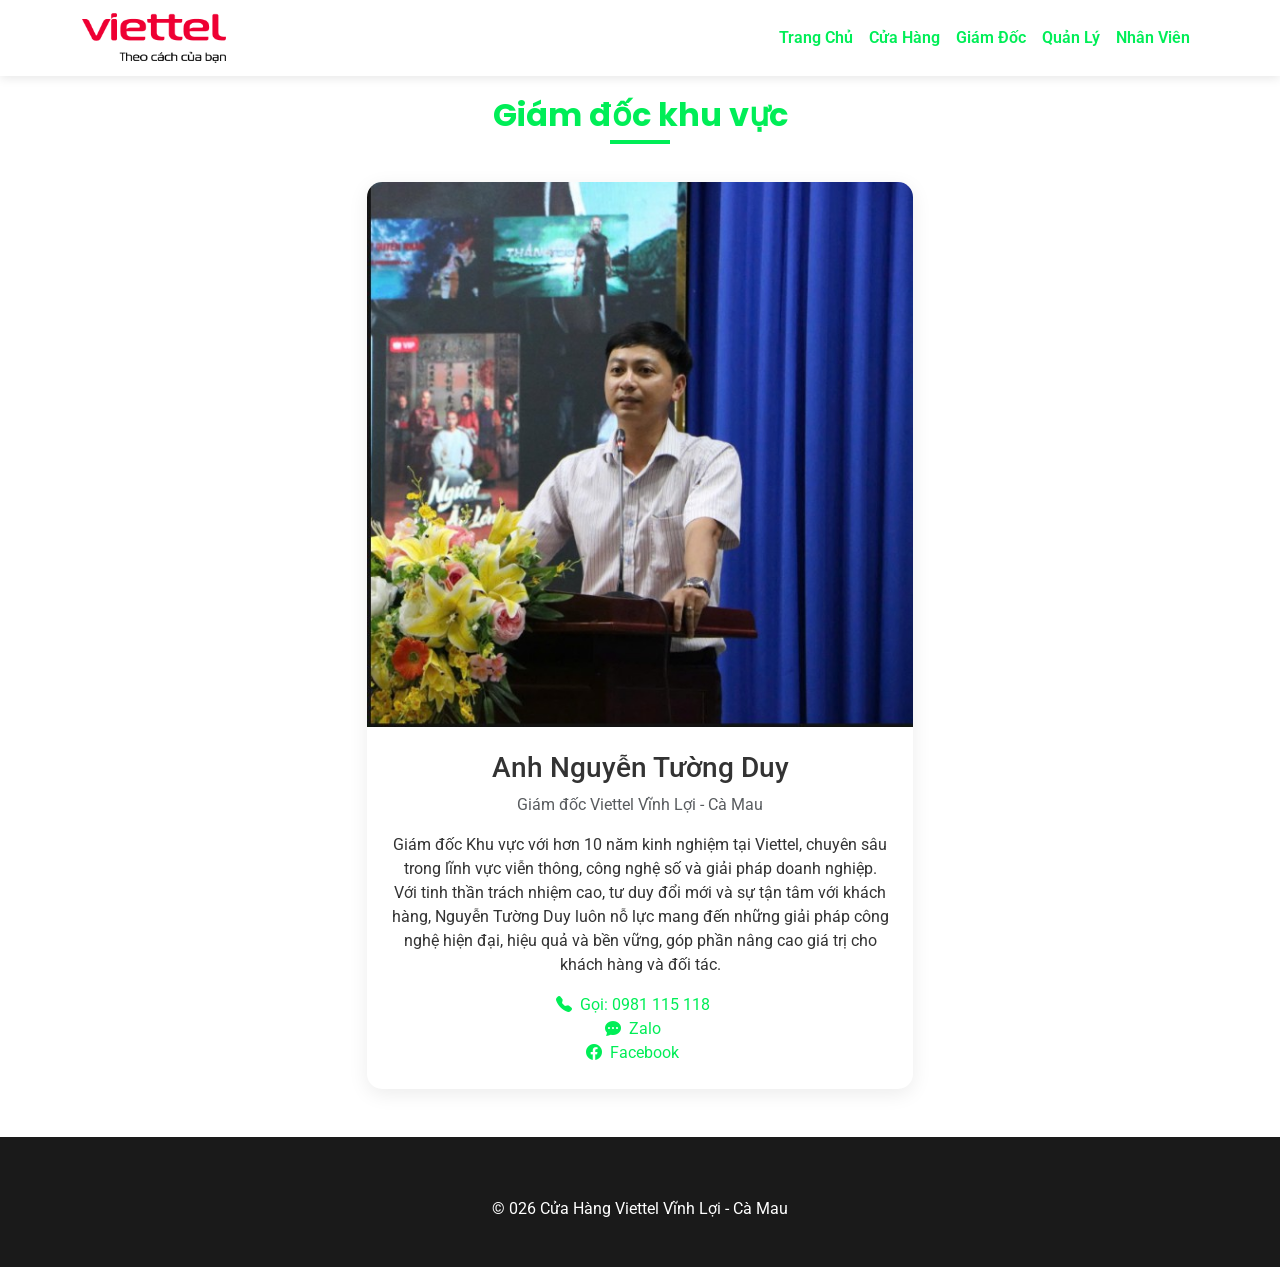
==== director.html @ 0a5b0451 "first commit" ====
<!doctype html>
<html lang="vi">
  <head>
    <meta charset="UTF-8" />
    <meta name="viewport" content="width=device-width, initial-scale=1.0" />
    <title>Giám Đốc Viettel Vĩnh Lợi - Cà Mau</title>
    <link
      href="https://cdn.jsdelivr.net/npm/bootstrap@5.3.3/dist/css/bootstrap.min.css"
      rel="stylesheet"
    />
    <link
      href="https://fonts.googleapis.com/css2?family=Poppins:wght@400;600;700&family=Roboto:wght@300;400;700&display=swap"
      rel="stylesheet"
    />
    <link
      rel="stylesheet"
      href="https://cdn.jsdelivr.net/npm/bootstrap-icons@1.11.3/font/bootstrap-icons.min.css"
    />
    <style>
      :root {
        --viettel-red: #00ee57;
        --viettel-dark: #1a1a1a;
        --light-gray: #f8f9fa;
      }
      body {
        font-family: "Roboto", sans-serif;
        color: #333;
      }
      .navbar {
        background-color: white;
        box-shadow: 0 2px 10px rgba(0, 0, 0, 0.1);
      }
      .navbar-brand img {
        height: 50px;
      }
      .nav-link {
        font-weight: 600;
        color: var(--viettel-red) !important;
      }
      .section-title {
        color: var(--viettel-red);
        font-family: "Poppins", sans-serif;
        font-weight: 700;
        position: relative;
        display: inline-block;
      }
      .section-title::after {
        content: "";
        width: 60px;
        height: 4px;
        background: var(--viettel-red);
        position: absolute;
        bottom: -10px;
        left: 50%;
        transform: translateX(-50%);
      }
      .team-card {
        background: white;
        border-radius: 15px;
        overflow: hidden;
        box-shadow: 0 5px 20px rgba(0, 0, 0, 0.08);
        transition: all 0.3s;
      }
      .team-card:hover {
        transform: translateY(-8px);
      }
      .contact-link {
        color: var(--viettel-red);
        text-decoration: none;
        margin-right: 15px;
      }
      .contact-link:hover {
        color: #c4002c;
      }
      footer {
        background: var(--viettel-dark);
        color: white;
        padding: 60px 0 30px;
      }
    </style>
  </head>
  <body>
    <!-- Navbar -->
    <nav class="navbar navbar-expand-lg fixed-top">
      <div class="container">
        <a class="navbar-brand" href="index.html">
          <img src="image/logo-viettel-slogan.png" alt="Viettel Logo" />
        </a>
        <button
          class="navbar-toggler"
          type="button"
          data-bs-toggle="collapse"
          data-bs-target="#navbarNav"
        >
          <span class="navbar-toggler-icon"></span>
        </button>
        <div class="collapse navbar-collapse" id="navbarNav">
          <ul class="navbar-nav ms-auto">
            <li class="nav-item">
              <a class="nav-link" href="index.html">Trang Chủ</a>
            </li>
            <li class="nav-item">
              <a class="nav-link" href="products.html">Cửa Hàng</a>
            </li>
            <li class="nav-item">
              <a class="nav-link" href="director.html">Giám Đốc</a>
            </li>
            <li class="nav-item">
              <a class="nav-link" href="manager.html">Quản Lý</a>
            </li>
            <li class="nav-item">
              <a class="nav-link" href="staff.html">Nhân Viên</a>
            </li>
          </ul>
        </div>
      </div>
    </nav>

    <section class="py-5 mt-5">
      <div class="container text-center">
        <h2 class="section-title mb-5">Giám đốc khu vực</h2>
        <div class="row justify-content-center">
          <div class="col-md-6">
            <div class="team-card">
              <img
                src="image/Anh giám đốc.jpg"
                class="card-img-top"
                alt="Giám đốc"
              />
              <div class="card-body p-4">
                <h3>Anh Nguyễn Tường Duy</h3>
                <p class="text-muted">Giám đốc Viettel Vĩnh Lợi - Cà Mau</p>
                <p>
                  Giám đốc Khu vực với hơn 10 năm kinh nghiệm tại Viettel,
                  chuyên sâu trong lĩnh vực viễn thông, công nghệ số và giải
                  pháp doanh nghiệp. Với tinh thần trách nhiệm cao, tư duy đổi
                  mới và sự tận tâm với khách hàng, Nguyễn Tường Duy luôn nỗ lực
                  mang đến những giải pháp công nghệ hiện đại, hiệu quả và bền
                  vững, góp phần nâng cao giá trị cho khách hàng và đối tác.
                </p>

                <div class="mt-3">
                  <a href="tel:0981115118" class="contact-link"
                    ><i class="bi bi-telephone-fill me-1"></i> Gọi: 0981 115
                    118</a
                  ><br />
                  <a href="https://zalo.me/0981115118" class="contact-link"
                    ><i class="bi bi-chat-dots-fill me-1"></i> Zalo</a
                  ><br />
                  <a
                    href="https://www.facebook.com/profile.php?id=nguyen.van.a"
                    class="contact-link"
                    ><i class="bi bi-facebook me-1"></i> Facebook</a
                  >
                </div>
              </div>
            </div>
          </div>
        </div>
      </div>
    </section>

    <footer class="text-center">
      <div class="container">
        <p>&copy; 026 Cửa Hàng Viettel Vĩnh Lợi - Cà Mau</p>
      </div>
    </footer>

    <script src="https://cdn.jsdelivr.net/npm/bootstrap@5.3.3/dist/js/bootstrap.bundle.min.js"></script>
  </body>
</html>
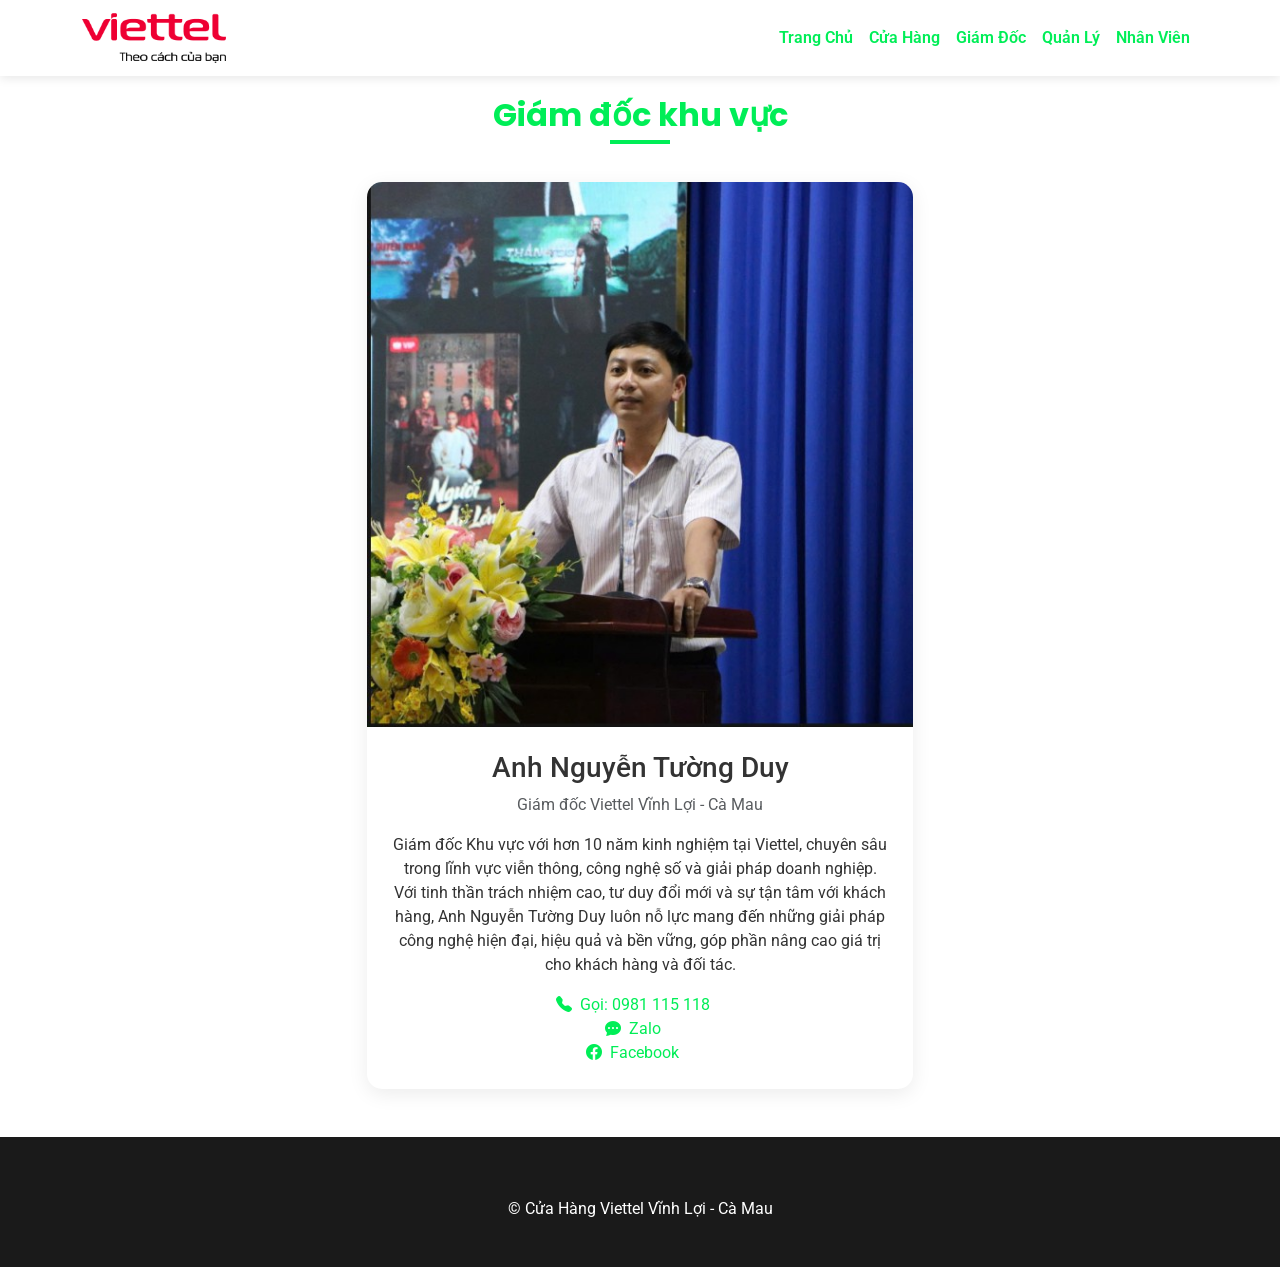
==== commit 63eb223a: "first commit" ====
--- a/director.html
+++ b/director.html
@@ -134,7 +134,7 @@
                   Giám đốc Khu vực với hơn 10 năm kinh nghiệm tại Viettel,
                   chuyên sâu trong lĩnh vực viễn thông, công nghệ số và giải
                   pháp doanh nghiệp. Với tinh thần trách nhiệm cao, tư duy đổi
-                  mới và sự tận tâm với khách hàng, Nguyễn Tường Duy luôn nỗ lực
+                  mới và sự tận tâm với khách hàng, Anh Nguyễn Tường Duy luôn nỗ lực
                   mang đến những giải pháp công nghệ hiện đại, hiệu quả và bền
                   vững, góp phần nâng cao giá trị cho khách hàng và đối tác.
                 </p>
@@ -162,7 +162,7 @@
 
     <footer class="text-center">
       <div class="container">
-        <p>&copy; 026 Cửa Hàng Viettel Vĩnh Lợi - Cà Mau</p>
+        <p>&copy; Cửa Hàng Viettel Vĩnh Lợi - Cà Mau</p>
       </div>
     </footer>
 
